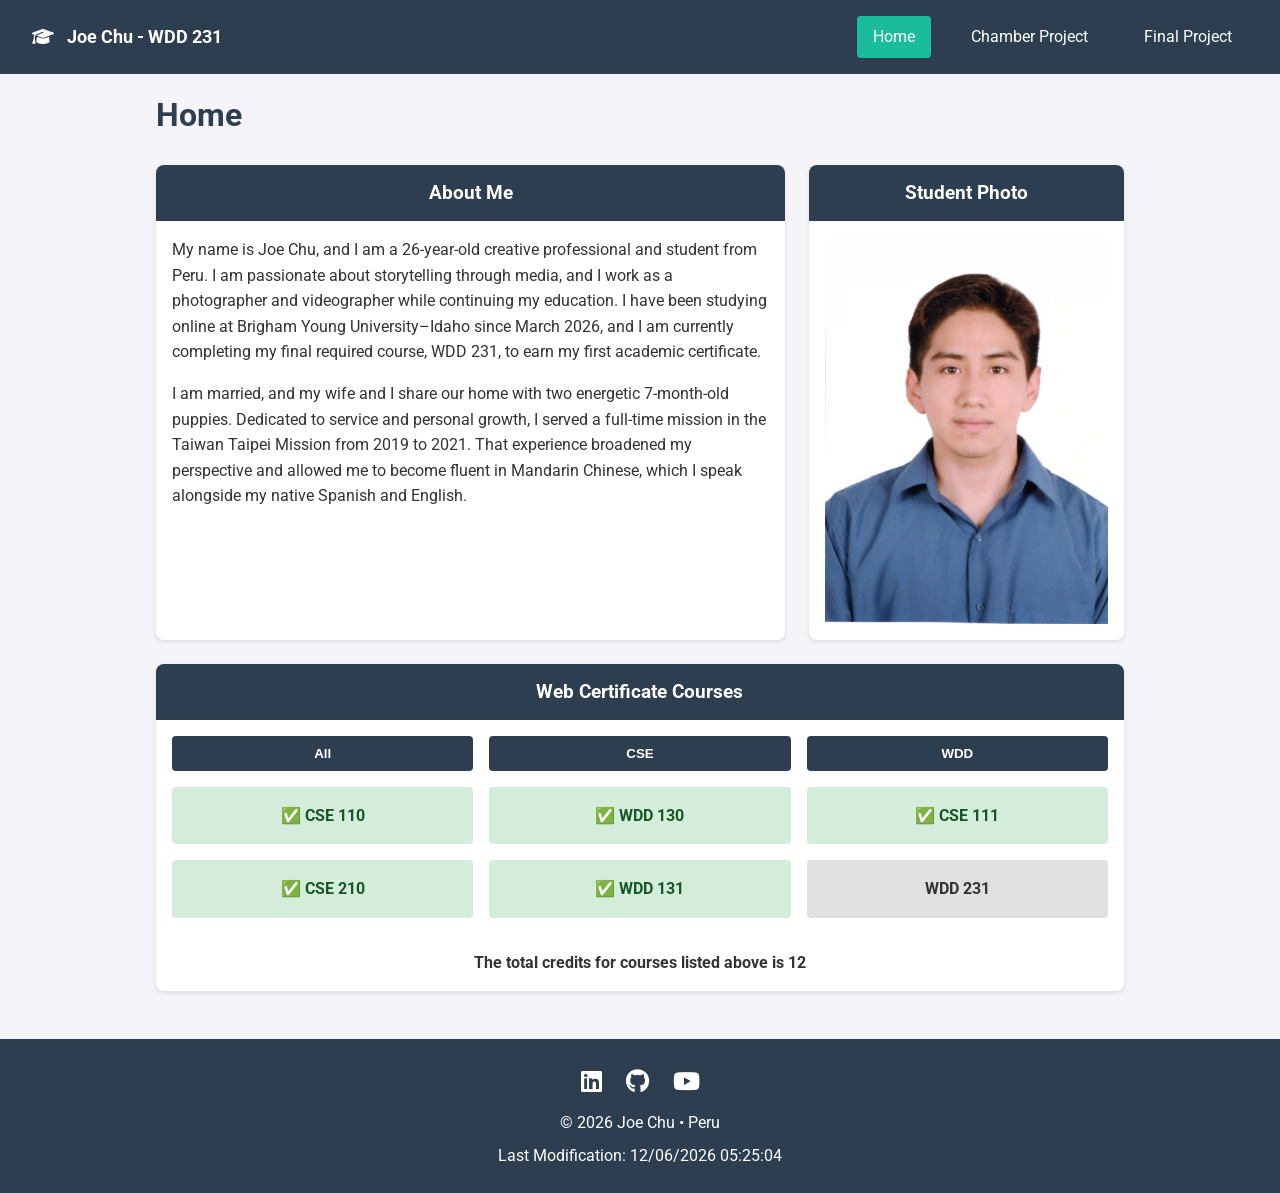
==== index.html @ d1fea1f8 "Add HTML, CSS, JS content and test on mobile" ====
<!DOCTYPE html>
<html lang="en">
<head>
    <meta charset="UTF-8">
    <meta name="viewport" content="width=device-width, initial-scale=1.0">
    <meta name="description" content="WDD 231 Course home page">
    <meta name="author" content="Joe Chu">
    <link rel="preconnect" href="https://fonts.googleapis.com">
    <link rel="preconnect" href="https://fonts.gstatic.com" crossorigin>
    <link href="https://fonts.googleapis.com/css2?family=Roboto:wght@300;400;700&display=swap" rel="stylesheet">
    <link rel="stylesheet" href="https://cdnjs.cloudflare.com/ajax/libs/font-awesome/6.4.0/css/all.min.css">
    <link rel="stylesheet" href="styles/small.css">
    <link rel="stylesheet" href="styles/larger.css">
    <script src="scripts/date.js" defer></script>
    <script src="scripts/navigation.js" defer></script>
    <script src="scripts/courses.js" defer></script>
    <title>WDD 231 - Course Home Page</title>
</head>
<body>
    <header>
        <div class="header-logo">
            <span class="logo-icon"><i class="fa-solid fa-graduation-cap"></i></span>
            <span class="title-text">Joe Chu - WDD 231</span>
        </div>
        <button id="menu" class="hamburger" aria-label="Menu"></button>
        <nav>
            <a href="index.html" class="active">Home</a>
            <a href="chamber/index.html">Chamber Project</a>
            <a href="project/index.html">Final Project</a>
        </nav>
    </header>
    <main>
        <h1>Home</h1>
        <section class="about-me">
            <h2>About Me</h2>
            <p>My name is Joe Chu, and I am a 26-year-old creative professional and student from Peru. I am passionate about storytelling through media, and I work as a photographer and videographer while continuing my education. I have been studying online at Brigham Young University–Idaho since March 2026, and I am currently completing my final required course, WDD 231, to earn my first academic certificate.</p>
            <p>I am married, and my wife and I share our home with two energetic 7-month-old puppies. Dedicated to service and personal growth, I served a full-time mission in the Taiwan Taipei Mission from 2019 to 2021. That experience broadened my perspective and allowed me to become fluent in Mandarin Chinese, which I speak alongside my native Spanish and English.</p>
        </section>
        <section class="student-photo">
            <h2>Student Photo</h2>
            <img src="images/profile-picture.webp" alt="Student Photo">
        </section>
        <section class="certificate-courses">
            <h2>Web Certificate Courses</h2>
            <div class="filters">
                <button>All</button>
                <button>CSE</button>
                <button>WDD</button>
            </div>
            <div class="courses"></div>
            <p id="total-credits">The total credits for courses listed above is <span>0</span></p>
        </section>
    </main>
    <footer>
        <div class="social-links">
            <a href="https://www.linkedin.com/" target="_blank" aria-label="LinkedIn">
                <i class="fa-brands fa-linkedin"></i>
            </a>
            <a href="https://github.com/" target="_blank" aria-label="GitHub">
                <i class="fa-brands fa-github"></i>
            </a>
            <a href="https://www.youtube.com/" target="_blank" aria-label="YouTube">
                <i class="fa-brands fa-youtube"></i>
            </a>
        </div>
        <p>&copy; <span id="currentyear"></span> Joe Chu • Peru</p>
        <p id="lastModified">Last Modification: <span id="last-modified-date"></span></p>
    </footer>
</body>
</html>
---- styles/small.css ----
* {
    box-sizing: border-box;
    margin: 0;
    padding: 0;
}

body {
    font-family: 'Roboto', sans-serif;
    line-height: 1.6;
    background-color: #f4f4f9;
    color: #333;
}

header {
    background-color: #2c3e50;
    color: #fff;
    display: flex;
    justify-content: space-between;
    align-items: center;
    padding: 1rem;
    position: relative;
}

.header-logo {
    display: flex;
    align-items: center;
    gap: 0.8rem;
    font-size: 1.1rem;
    font-weight: bold;
}

#menu {
    font-size: 1.5rem;
    background: none;
    border: none;
    color: #fff;
    cursor: pointer;
}

#menu::before {
    content: "\f0c9";
    font-family: "Font Awesome 6 Free";
    font-weight: 900;
}

#menu.show::before {
    content: "\f00d";
    font-family: "Font Awesome 6 Free";
    font-weight: 900;
}

nav {
    display: none;
    flex-direction: column;
    background-color: #34495e;
    position: absolute;
    top: 100%;
    left: 0;
    width: 100%;
    z-index: 10;
}

nav.open {
    display: flex;
}

nav a {
    color: #fff;
    text-decoration: none;
    padding: 0.8rem;
    text-align: center;
    border-bottom: 1px solid #2c3e50;
}

nav a:hover, nav a.active {
    background-color: #1abc9c;
}

main {
    padding: 1rem;
    max-width: 1000px;
    margin: 0 auto;
    display: flex;
    flex-direction: column;
    gap: 1.5rem;
}

main h1 {
    text-align: left;
    color: #2c3e50;
}

section {
    background-color: #fff;
    border-radius: 8px;
    box-shadow: 0 2px 5px rgba(0,0,0,0.1);
    overflow: hidden;
}

section h2 {
    background-color: #2c3e50;
    color: #fff;
    padding: 0.8rem;
    text-align: center;
    font-size: 1.2rem;
}

section p {
    padding: 1rem;
}

section img {
    max-width: 100%;
    height: auto;
    display: block;
    margin: 0 auto;
    padding: 1rem;
}

.about-me {
    display: flex;
    flex-direction: column;
}

.about-me p + p {
    padding-top: 0;
}

.filters {
    display: flex;
    justify-content: space-between;
    gap: 0.5rem;
    padding: 1rem;
}

.filters button {
    flex: 1;
    padding: 0.6rem;
    background-color: #2c3e50;
    color: #fff;
    border: none;
    border-radius: 4px;
    cursor: pointer;
    font-weight: bold;
}

.filters button:hover {
    background-color: #1abc9c;
}

.courses {
    display: flex;
    flex-direction: column;
    gap: 0.8rem;
    padding: 0 1rem 1rem 1rem;
}

.course-card {
    background-color: #e0e0e0;
    padding: 1rem;
    text-align: center;
    border-radius: 4px;
    font-weight: bold;
}

.course-card.completed {
    background-color: #d4edda;
    color: #155724;
}

#total-credits {
    text-align: center;
    font-weight: bold;
    padding-bottom: 1rem;
}

footer {
    background-color: #2c3e50;
    color: #fff;
    text-align: center;
    padding: 1.5rem;
    margin-top: 2rem;
    display: flex;
    flex-direction: column;
    gap: 0.5rem;
}

.social-links {
    display: flex;
    justify-content: center;
    gap: 1.5rem;
}

.social-links a {
    font-size: 1.5rem;
    color: #fff;
    text-decoration: none;
    transition: color 0.3s ease;
}

.social-links a:hover {
    color: #1abc9c;
}
---- styles/larger.css ----
@media (min-width: 768px) {
    #menu.hamburger {
        display: none;
    }

    header {
        padding: 1rem 2rem;
    }

    nav {
        display: flex;
        position: static;
        flex-direction: row;
        width: auto;
        gap: 1.5rem;
        background-color: transparent;
    }

    nav a {
        padding: 0.5rem 1rem;
        border-bottom: none;
        border-radius: 4px;
    }

    nav a:hover {
        background-color: #1abc9c;
    }

    main {
        display: grid;
        grid-template-columns: 2fr 1fr;
        gap: 1.5rem;
    }

    main h1 {
        grid-column: 1 / -1;
        text-align: left;
    }

    .about-me {
        grid-column: 1 / 2;
    }

    .student-photo {
        grid-column: 2 / 3;
    }

    .certificate-courses {
        grid-column: 1 / -1;
    }

    .filters {
        display: flex;
        justify-content: space-between;
        gap: 1rem;
        padding: 1rem;
    }

    .filters button {
        flex: 1;
        padding: 0.6rem;
        text-align: center;
    }

    .courses {
        display: grid;
        grid-template-columns: repeat(3, 1fr);
        gap: 1rem;
    }
}
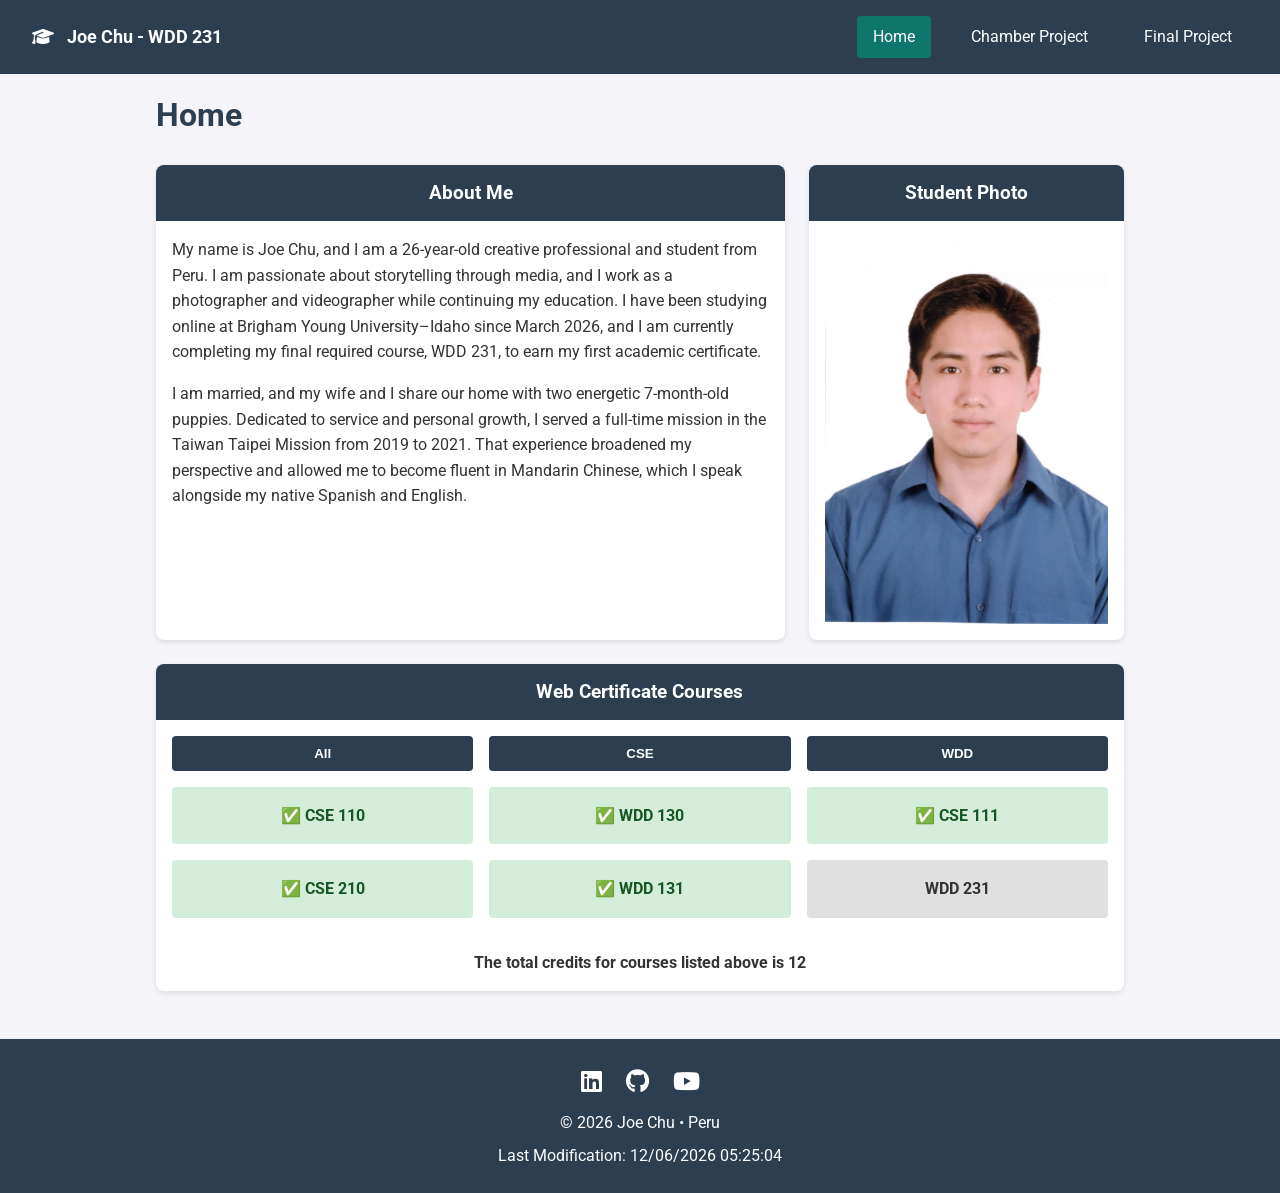
==== commit 50583ba9: "fix colors and extended description been added" ====
--- a/index.html
+++ b/index.html
@@ -3,17 +3,22 @@
 <head>
     <meta charset="UTF-8">
     <meta name="viewport" content="width=device-width, initial-scale=1.0">
-    <meta name="description" content="WDD 231 Course home page">
+    <meta name="description" content="WDD 231 course home page for Joe Chu, showcasing web frontend development projects, course certificates, dynamic filtering, and responsive design.">
     <meta name="author" content="Joe Chu">
+
     <link rel="preconnect" href="https://fonts.googleapis.com">
     <link rel="preconnect" href="https://fonts.gstatic.com" crossorigin>
     <link href="https://fonts.googleapis.com/css2?family=Roboto:wght@300;400;700&display=swap" rel="stylesheet">
+
     <link rel="stylesheet" href="https://cdnjs.cloudflare.com/ajax/libs/font-awesome/6.4.0/css/all.min.css">
+
     <link rel="stylesheet" href="styles/small.css">
     <link rel="stylesheet" href="styles/larger.css">
+
     <script src="scripts/date.js" defer></script>
     <script src="scripts/navigation.js" defer></script>
     <script src="scripts/courses.js" defer></script>
+
     <title>WDD 231 - Course Home Page</title>
 </head>
 <body>
@@ -29,6 +34,7 @@
             <a href="project/index.html">Final Project</a>
         </nav>
     </header>
+
     <main>
         <h1>Home</h1>
         <section class="about-me">
@@ -51,6 +57,7 @@
             <p id="total-credits">The total credits for courses listed above is <span>0</span></p>
         </section>
     </main>
+    
     <footer>
         <div class="social-links">
             <a href="https://www.linkedin.com/" target="_blank" aria-label="LinkedIn">
--- a/styles/small.css
+++ b/styles/small.css
@@ -73,7 +73,8 @@
 }
 
 nav a:hover, nav a.active {
-    background-color: #1abc9c;
+    background-color: #0f766e;
+    color: #fff;
 }
 
 main {
@@ -145,7 +146,7 @@
 }
 
 .filters button:hover {
-    background-color: #1abc9c;
+    background-color: #0f766e;
 }
 
 .courses {
@@ -199,5 +200,5 @@
 }
 
 .social-links a:hover {
-    color: #1abc9c;
+    color: #0f766e;
 }
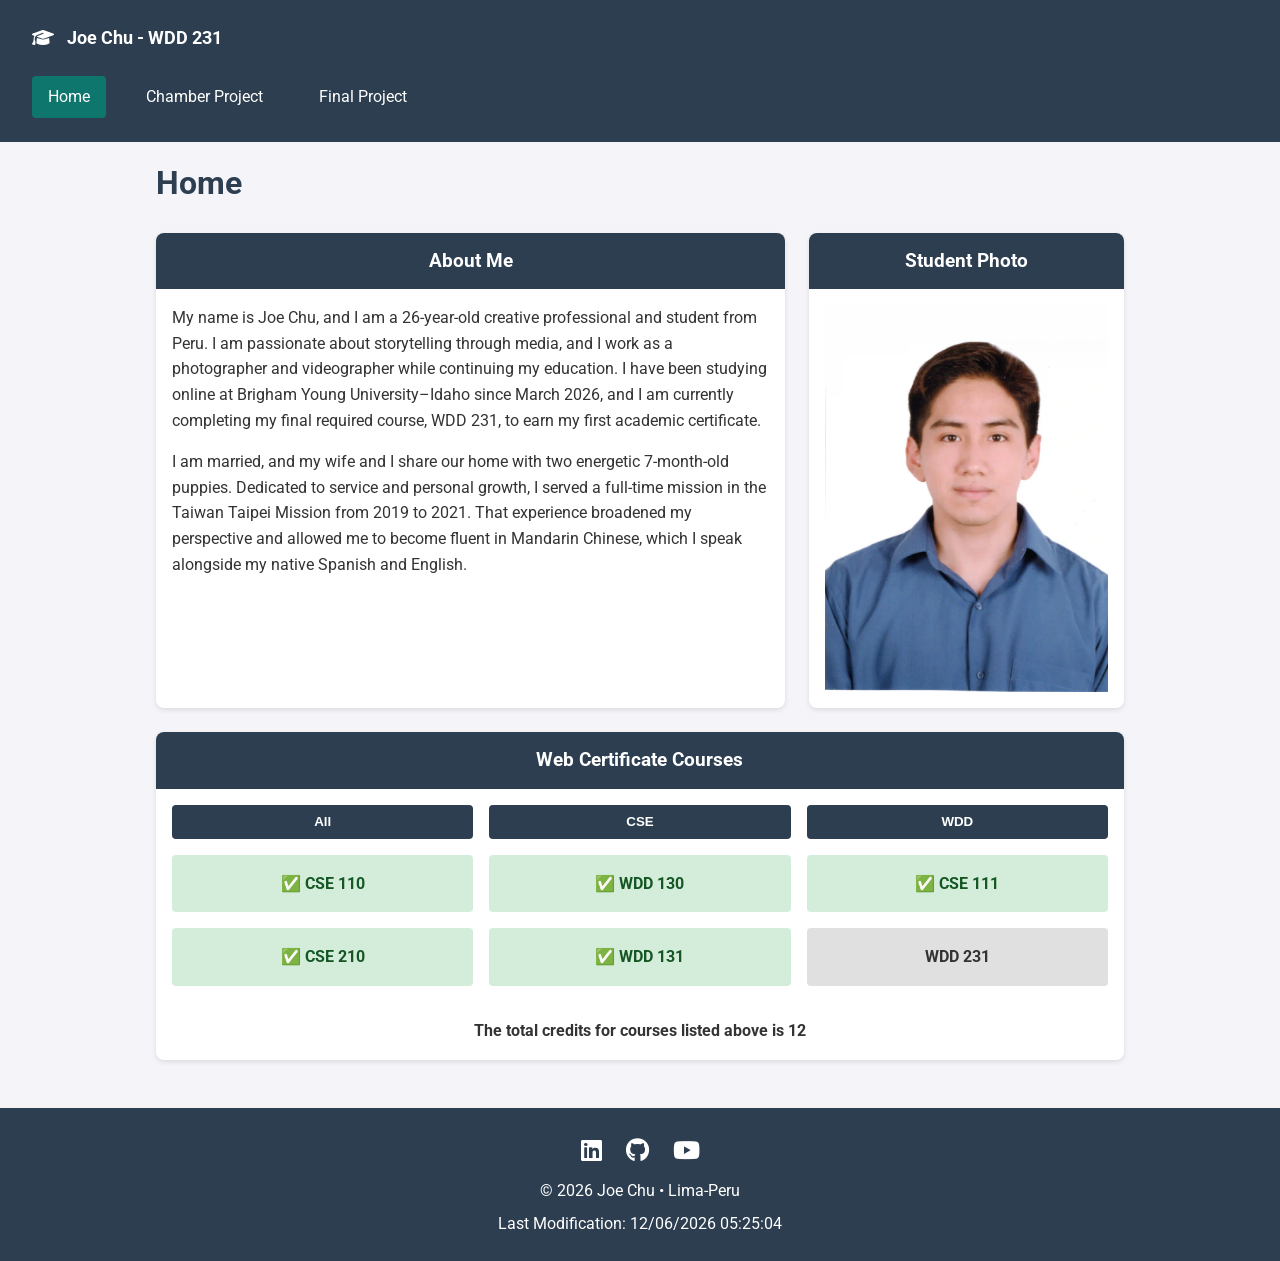
==== commit c62a044f: "update js" ====
--- a/index.html
+++ b/index.html
@@ -57,20 +57,20 @@
             <p id="total-credits">The total credits for courses listed above is <span>0</span></p>
         </section>
     </main>
-    
+
     <footer>
         <div class="social-links">
             <a href="https://www.linkedin.com/" target="_blank" aria-label="LinkedIn">
                 <i class="fa-brands fa-linkedin"></i>
             </a>
-            <a href="https://github.com/" target="_blank" aria-label="GitHub">
+            <a href="https://github.com/joechu2510/wdd231" target="_blank" aria-label="GitHub">
                 <i class="fa-brands fa-github"></i>
             </a>
             <a href="https://www.youtube.com/" target="_blank" aria-label="YouTube">
                 <i class="fa-brands fa-youtube"></i>
             </a>
         </div>
-        <p>&copy; <span id="currentyear"></span> Joe Chu • Peru</p>
+        <p>&copy; <span id="currentyear"></span> Joe Chu • Lima-Peru</p>
         <p id="lastModified">Last Modification: <span id="last-modified-date"></span></p>
     </footer>
 </body>
--- a/styles/small.css
+++ b/styles/small.css
@@ -74,7 +74,6 @@
 
 nav a:hover, nav a.active {
     background-color: #0f766e;
-    color: #fff;
 }
 
 main {
--- a/styles/larger.css
+++ b/styles/larger.css
@@ -1,10 +1,17 @@
 @media (min-width: 768px) {
-    #menu.hamburger {
+    header #menu {
         display: none;
     }
 
     header {
-        padding: 1rem 2rem;
+        display: flex;
+        flex-direction: column;
+        align-items: flex-start;
+        padding: 1.5rem 2rem;
+    }
+
+    .header-logo {
+        margin-bottom: 1.5rem;
     }
 
     nav {
@@ -22,8 +29,9 @@
         border-radius: 4px;
     }
 
-    nav a:hover {
-        background-color: #1abc9c;
+    nav a:hover,
+    nav a.active {
+        background-color: #0f766e;
     }
 
     main {
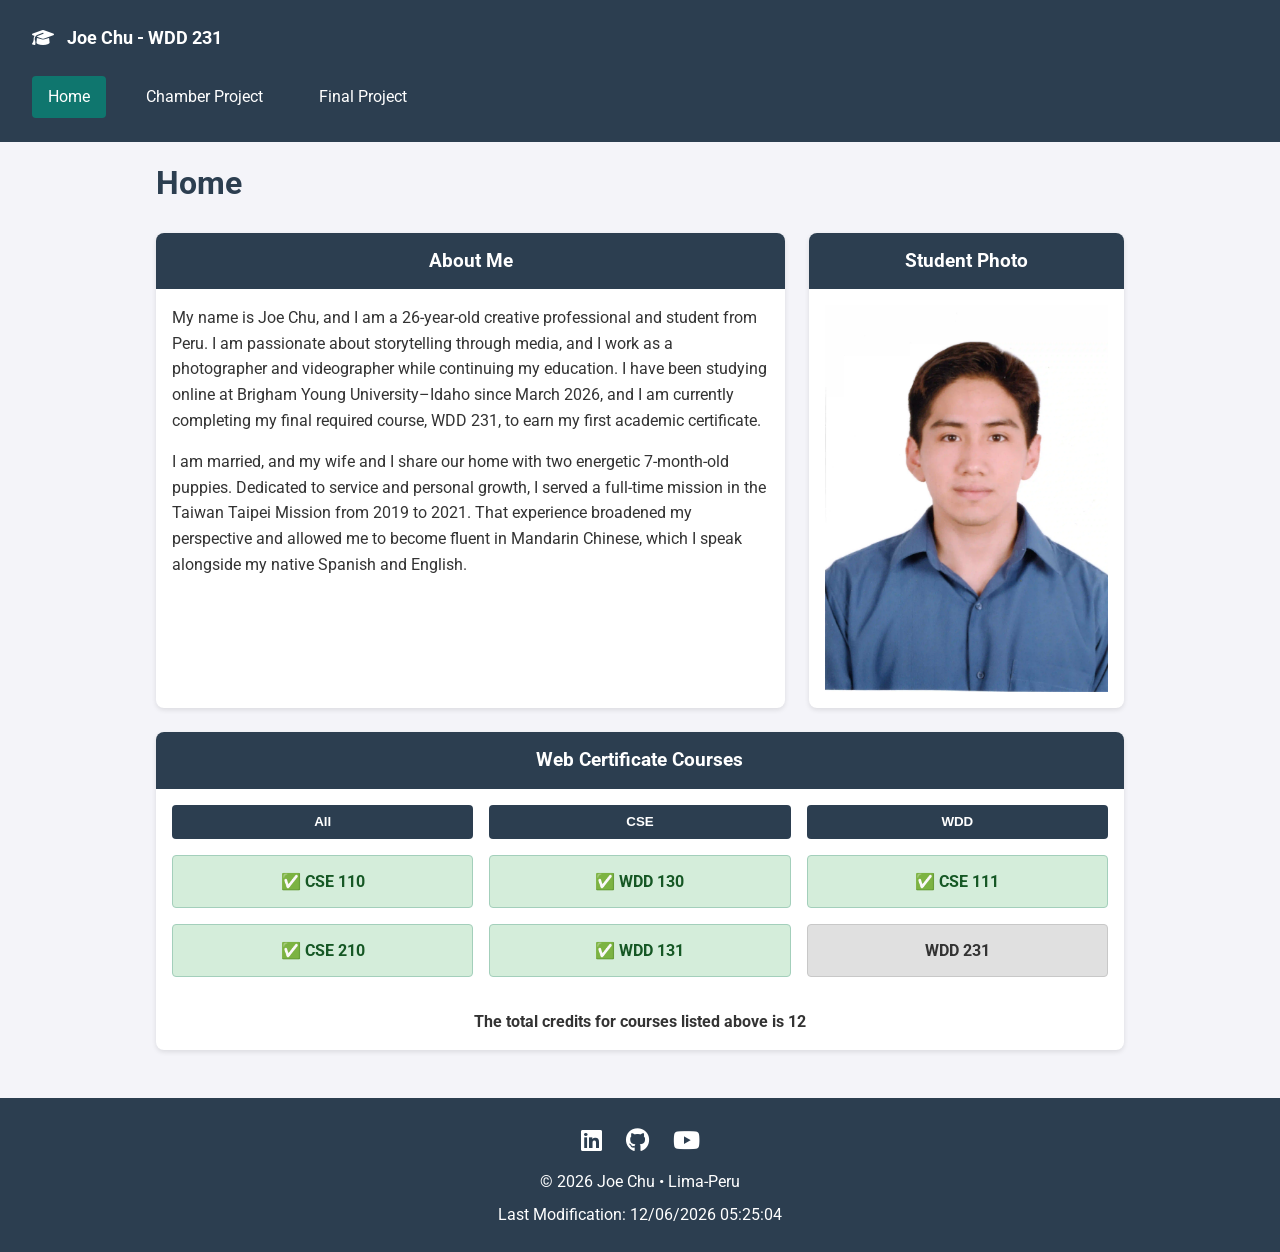
==== commit 16c16bc2: "w04 join.html completed" ====
--- a/index.html
+++ b/index.html
@@ -6,6 +6,14 @@
     <meta name="description" content="WDD 231 course home page for Joe Chu, showcasing web frontend development projects, course certificates, dynamic filtering, and responsive design.">
     <meta name="author" content="Joe Chu">
 
+    <link rel="icon" href="favicon.ico">
+
+    <meta property="og:title" content="WDD 231 - Course Home Page | Joe Chu">
+    <meta property="og:description" content="WDD 231 course home page for Joe Chu, showcasing web frontend development projects, course certificates, and responsive design.">
+    <meta property="og:image" content="https://joechu2510.github.io/wdd231/images/profile-picture.webp">
+    <meta property="og:url" content="https://joechu2510.github.io/wdd231/index.html">
+    <meta property="og:type" content="website">
+
     <link rel="preconnect" href="https://fonts.googleapis.com">
     <link rel="preconnect" href="https://fonts.gstatic.com" crossorigin>
     <link href="https://fonts.googleapis.com/css2?family=Roboto:wght@300;400;700&display=swap" rel="stylesheet">
@@ -13,7 +21,7 @@
     <link rel="stylesheet" href="https://cdnjs.cloudflare.com/ajax/libs/font-awesome/6.4.0/css/all.min.css">
 
     <link rel="stylesheet" href="styles/small.css">
-    <link rel="stylesheet" href="styles/larger.css">
+    <link rel="stylesheet" href="styles/larger.css" media="(min-width: 768px)">
 
     <script src="scripts/date.js" defer></script>
     <script src="scripts/navigation.js" defer></script>
@@ -27,7 +35,7 @@
             <span class="logo-icon"><i class="fa-solid fa-graduation-cap"></i></span>
             <span class="title-text">Joe Chu - WDD 231</span>
         </div>
-        <button id="menu" class="hamburger" aria-label="Menu"></button>
+        <button id="menu" type="button" class="hamburger" aria-label="Menu"></button>
         <nav>
             <a href="index.html" class="active">Home</a>
             <a href="chamber/index.html">Chamber Project</a>
@@ -39,8 +47,14 @@
         <h1>Home</h1>
         <section class="about-me">
             <h2>About Me</h2>
-            <p>My name is Joe Chu, and I am a 26-year-old creative professional and student from Peru. I am passionate about storytelling through media, and I work as a photographer and videographer while continuing my education. I have been studying online at Brigham Young University–Idaho since March 2026, and I am currently completing my final required course, WDD 231, to earn my first academic certificate.</p>
-            <p>I am married, and my wife and I share our home with two energetic 7-month-old puppies. Dedicated to service and personal growth, I served a full-time mission in the Taiwan Taipei Mission from 2019 to 2021. That experience broadened my perspective and allowed me to become fluent in Mandarin Chinese, which I speak alongside my native Spanish and English.</p>
+            <p>My name is Joe Chu, and I am a 26-year-old creative professional and student from Peru. I am passionate
+                about storytelling through media, and I work as a photographer and videographer while continuing my
+                education. I have been studying online at Brigham Young University–Idaho since March 2026, and I am
+                currently completing my final required course, WDD 231, to earn my first academic certificate.</p>
+            <p>I am married, and my wife and I share our home with two energetic 7-month-old puppies. Dedicated to
+                service and personal growth, I served a full-time mission in the Taiwan Taipei Mission from 2019 to
+                2021. That experience broadened my perspective and allowed me to become fluent in Mandarin Chinese,
+                which I speak alongside my native Spanish and English.</p>
         </section>
         <section class="student-photo">
             <h2>Student Photo</h2>
@@ -49,13 +63,14 @@
         <section class="certificate-courses">
             <h2>Web Certificate Courses</h2>
             <div class="filters">
-                <button>All</button>
-                <button>CSE</button>
-                <button>WDD</button>
+                <button type="button">All</button>
+                <button type="button">CSE</button>
+                <button type="button">WDD</button>
             </div>
             <div class="courses"></div>
             <p id="total-credits">The total credits for courses listed above is <span>0</span></p>
         </section>
+        <dialog id="course-details"></dialog>
     </main>
 
     <footer>
--- a/styles/small.css
+++ b/styles/small.css
@@ -156,16 +156,32 @@
 }
 
 .course-card {
+    font-family: inherit;
+    font-size: 1rem;
     background-color: #e0e0e0;
+    color: #333;
+    border: 1px solid #c8c8c8;
     padding: 1rem;
     text-align: center;
     border-radius: 4px;
     font-weight: bold;
+    cursor: pointer;
+    width: 100%;
+    transition: transform 0.15s ease, box-shadow 0.15s ease, background-color 0.15s ease;
+}
+
+.course-card:hover,
+.course-card:focus-visible {
+    transform: translateY(-2px);
+    box-shadow: 0 3px 8px rgba(0, 0, 0, 0.16);
+    outline: 2px solid #0f766e;
+    outline-offset: 2px;
 }
 
 .course-card.completed {
     background-color: #d4edda;
     color: #155724;
+    border-color: #a3cfbb;
 }
 
 #total-credits {
@@ -200,4 +216,65 @@
 
 .social-links a:hover {
     color: #0f766e;
+}
+
+@font-face {
+  font-family: 'Font Awesome 6 Free';
+  font-style: normal;
+  font-weight: 900;
+  font-display: swap;
+  src: url('https://cdnjs.cloudflare.com/ajax/libs/font-awesome/6.4.0/webfonts/fa-solid-900.woff2') format('woff2');
+}
+
+@font-face {
+  font-family: 'Font Awesome 6 Brands';
+  font-style: normal;
+  font-weight: 400;
+  font-display: swap;
+  src: url('https://cdnjs.cloudflare.com/ajax/libs/font-awesome/6.4.0/webfonts/fa-brands-400.woff2') format('woff2');
+}
+
+dialog {
+    margin: auto;
+    border: 1px solid rgb(0 0 0 / 10%);
+    border-radius: 0.4rem;
+    padding: 2.5rem 1.5rem 1.5rem 1.5rem;
+    background-color: #fff;
+    box-shadow: 0 0 3rem rgb(0 0 0 / 35%);
+    width: 90%;
+    max-width: 600px;
+}
+
+dialog::backdrop {
+    background-color: rgb(0 0 0 / 50%);
+}
+
+dialog h2 {
+    color: #2c3e50;
+    margin-bottom: 0.25rem;
+}
+
+dialog h3 {
+    color: #0f766e;
+    margin-bottom: 0.75rem;
+    font-size: 1.1rem;
+}
+
+dialog p {
+    margin-bottom: 0.5rem;
+}
+
+dialog button {
+    position: absolute;
+    top: 12px;
+    right: 12px;
+    padding: 0.4rem 0.7rem;
+    border: 1px solid rgb(0 0 0 / 15%);
+    border-radius: 4px;
+    background-color: #f4f4f9;
+    cursor: pointer;
+}
+
+dialog button:hover {
+    background-color: #e0e0e0;
 }
